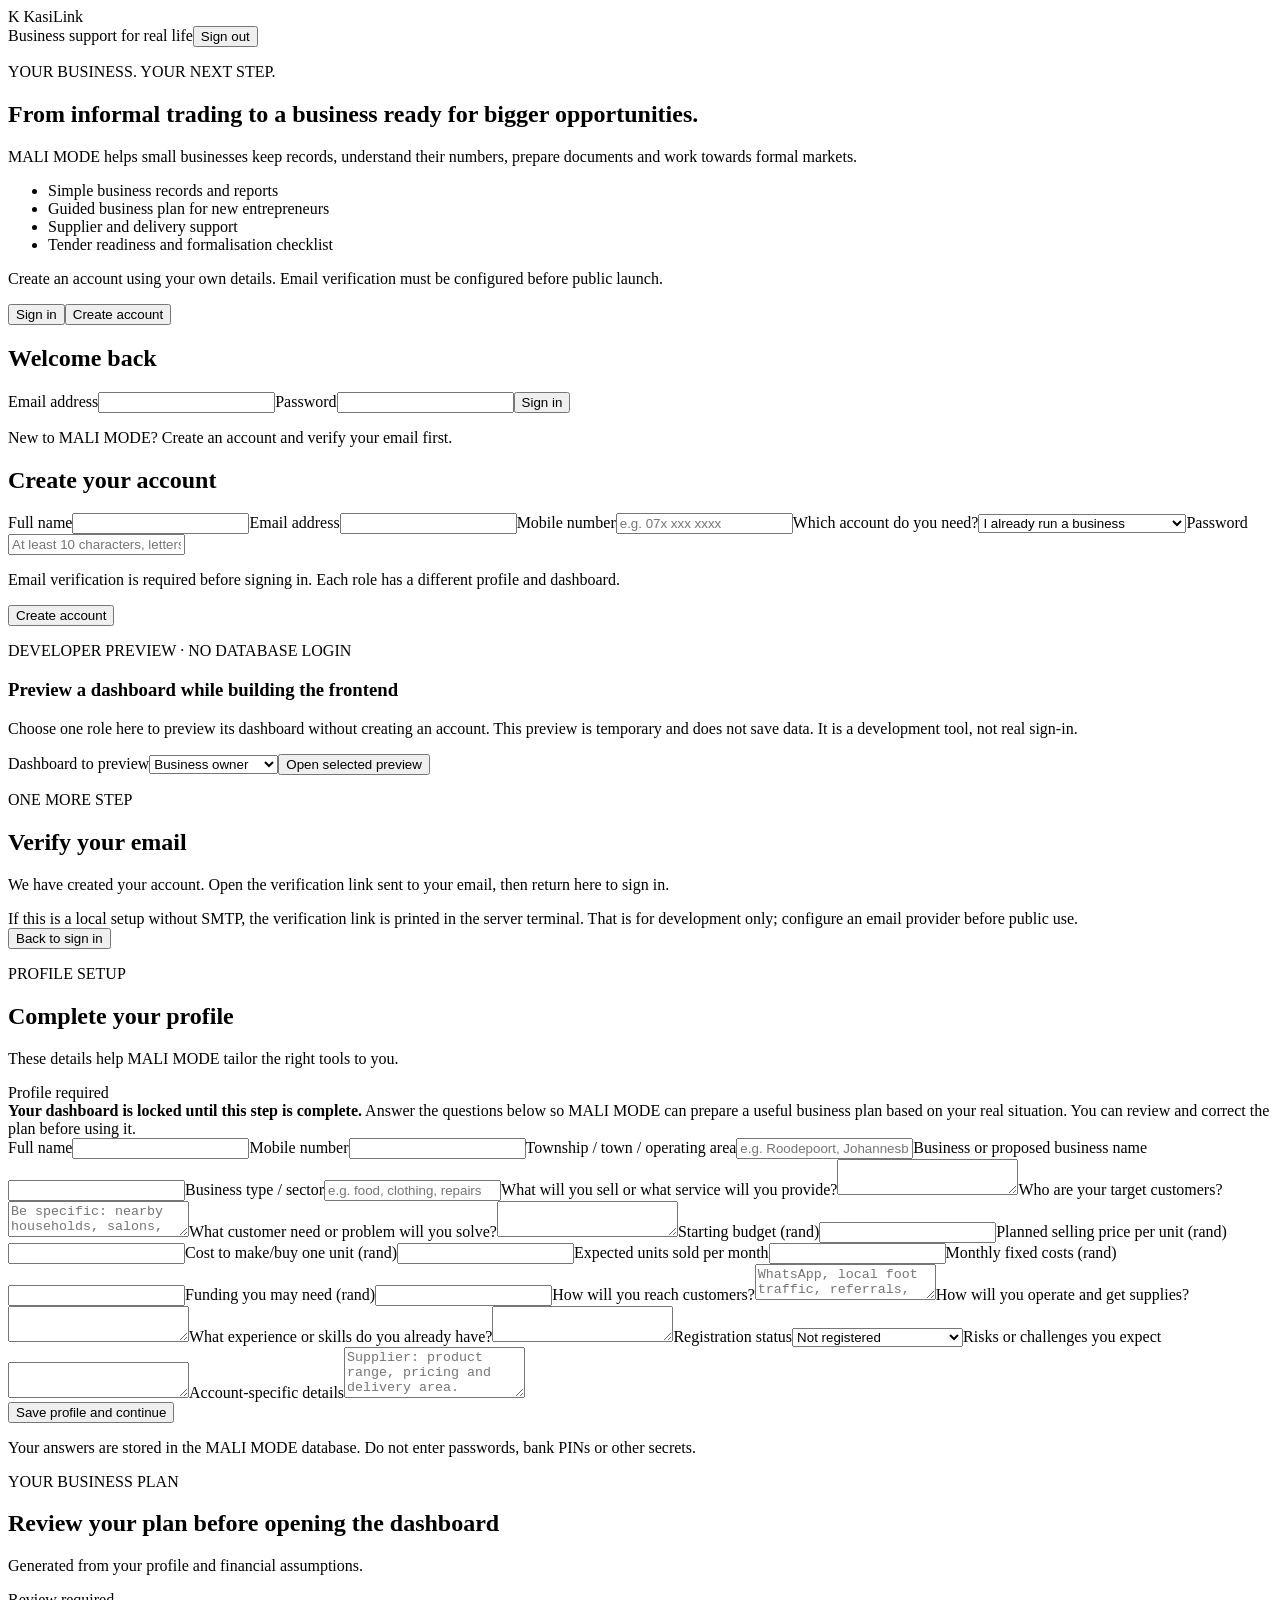
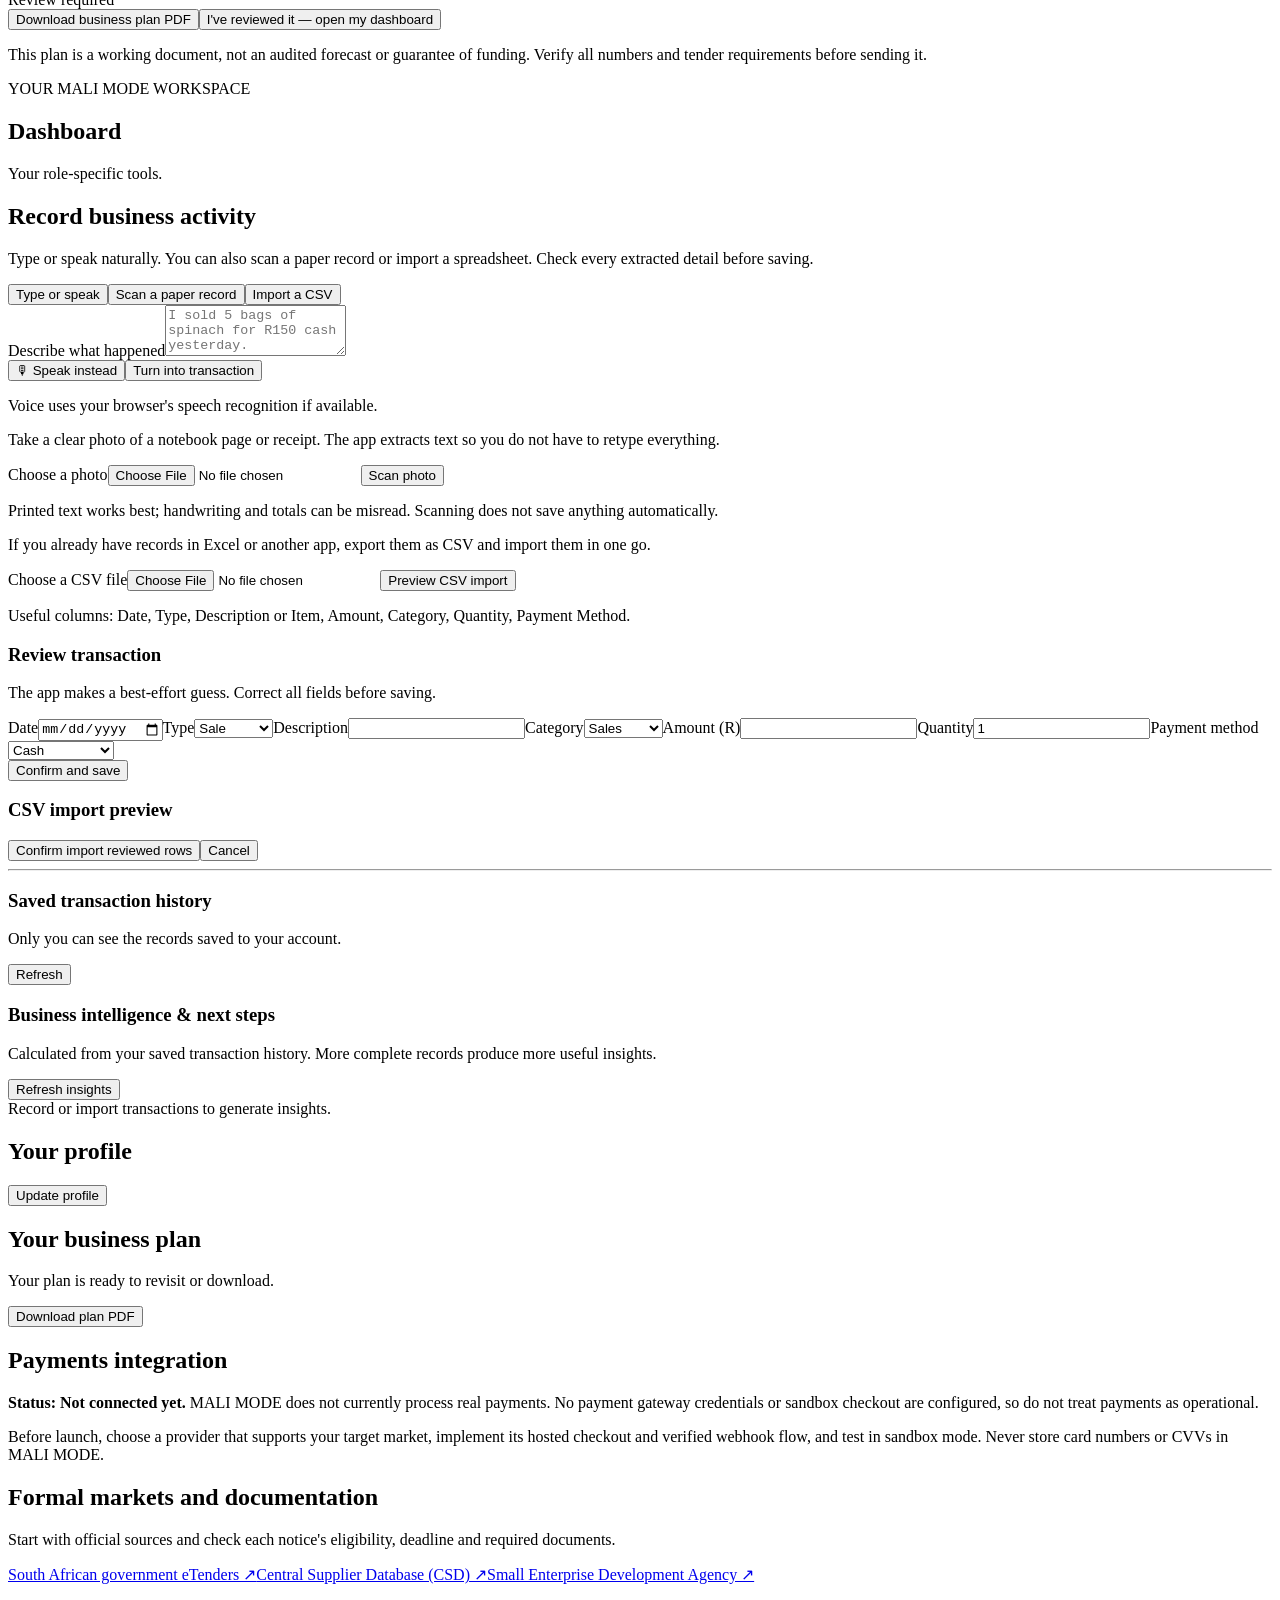
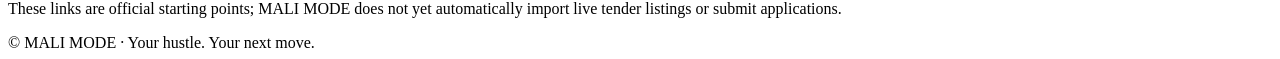
==== index.html @ 2c21323a "Add files via upload" ====
<!doctype html><html lang="en"><head><meta charset="utf-8"><meta name="viewport" content="width=device-width,initial-scale=1"><meta name="theme-color" content="#145b43"><title>MALI MODE — youth business growth platform</title><link rel="stylesheet" href="/static/app.css"></head><body><header class="top"><div class="brand"><span class="mark">K</span> Kasi<span>Link</span></div><div class="top-actions"><span id="session-label" class="muted">Business support for real life</span><button id="logout" class="btn secondary hidden" type="button">Sign out</button></div></header><main class="wrap"><section id="auth-view" class="auth-grid"><div class="intro"><p class="eyebrow">YOUR BUSINESS. YOUR NEXT STEP.</p><h1>From informal trading to a business ready for bigger opportunities.</h1><p>MALI MODE helps small businesses keep records, understand their numbers, prepare documents and work towards formal markets.</p><ul><li>Simple business records and reports</li><li>Guided business plan for new entrepreneurs</li><li>Supplier and delivery support</li><li>Tender readiness and formalisation checklist</li></ul><p class="notice">Create an account using your own details. Email verification must be configured before public launch.</p></div><div class="panel"><div class="tabs"><button class="tab active" data-tab="signin">Sign in</button><button class="tab" data-tab="signup">Create account</button></div><form id="signin-form" class="form"><h2>Welcome back</h2><label>Email address<input name="email" type="email" autocomplete="email" required></label><label>Password<input name="password" type="password" autocomplete="current-password" required></label><button class="btn" type="submit">Sign in</button><p class="small muted">New to MALI MODE? Create an account and verify your email first.</p></form><form id="signup-form" class="form hidden"><h2>Create your account</h2><label>Full name<input name="full_name" required minlength="2" autocomplete="name"></label><label>Email address<input name="email" type="email" required autocomplete="email"></label><label>Mobile number<input name="phone" type="tel" required minlength="7" autocomplete="tel" placeholder="e.g. 07x xxx xxxx"></label><label>Which account do you need?<select name="role" required><option value="business_owner">I already run a business</option><option value="new_entrepreneur">I want to start a business</option><option value="supplier">I supply products to businesses</option><option value="delivery_partner">I deliver orders</option></select></label><label>Password<input name="password" type="password" required minlength="10" autocomplete="new-password" placeholder="At least 10 characters, letters and numbers"></label><p class="small muted">Email verification is required before signing in. Each role has a different profile and dashboard.</p><button class="btn" type="submit">Create account</button></form><div class="panel dev-preview" id="dev-preview-panel"><p class="eyebrow">DEVELOPER PREVIEW · NO DATABASE LOGIN</p><h3>Preview a dashboard while building the frontend</h3><p class="small muted">Choose one role here to preview its dashboard without creating an account. This preview is temporary and does not save data. It is a development tool, not real sign-in.</p><label>Dashboard to preview<select id="preview-role"><option value="business_owner">Business owner</option><option value="new_entrepreneur">New entrepreneur</option><option value="supplier">Supplier</option><option value="delivery_partner">Delivery partner</option></select></label><button class="btn secondary" id="open-preview" type="button">Open selected preview</button></div><div id="auth-message" class="message hidden" role="status"></div></div></section>
<section id="verification-view" class="panel narrow hidden"><p class="eyebrow">ONE MORE STEP</p><h1>Verify your email</h1><p id="verify-copy">We have created your account. Open the verification link sent to your email, then return here to sign in.</p><div class="notice">If this is a local setup without SMTP, the verification link is printed in the server terminal. That is for development only; configure an email provider before public use.</div><button id="back-signin" class="btn secondary" type="button">Back to sign in</button></section>
<section id="profile-view" class="hidden"><div class="section-head"><div><p class="eyebrow" id="profile-eyebrow">PROFILE SETUP</p><h1 id="profile-title">Complete your profile</h1><p id="profile-subtitle">These details help MALI MODE tailor the right tools to you.</p></div><span class="step-pill" id="step-pill">Profile required</span></div><div class="panel"><div id="entrepreneur-intro" class="notice hidden"><strong>Your dashboard is locked until this step is complete.</strong> Answer the questions below so MALI MODE can prepare a useful business plan based on your real situation. You can review and correct the plan before using it.</div><form id="profile-form" class="form-grid"><label>Full name<input name="full_name" required></label><label>Mobile number<input name="phone" required></label><label>Township / town / operating area<input name="location" required placeholder="e.g. Roodepoort, Johannesburg"></label><label>Business or proposed business name<input name="business_name" required></label><label>Business type / sector<input name="business_type" required placeholder="e.g. food, clothing, repairs"></label><label class="wide">What will you sell or what service will you provide?<textarea name="product_service" required rows="2"></textarea></label><label class="wide entrepreneur-only">Who are your target customers?<textarea name="target_customers" required rows="2" placeholder="Be specific: nearby households, salons, spaza shops..."></textarea></label><label class="wide entrepreneur-only">What customer need or problem will you solve?<textarea name="customer_problem" required rows="2"></textarea></label><label class="entrepreneur-only">Starting budget (rand)<input name="starting_budget" type="number" min="0" step="0.01" required></label><label class="entrepreneur-only">Planned selling price per unit (rand)<input name="selling_price" type="number" min="0" step="0.01" required></label><label class="entrepreneur-only">Cost to make/buy one unit (rand)<input name="unit_cost" type="number" min="0" step="0.01" required></label><label class="entrepreneur-only">Expected units sold per month<input name="expected_units_month" type="number" min="0" step="1" required></label><label class="entrepreneur-only">Monthly fixed costs (rand)<input name="monthly_fixed_costs" type="number" min="0" step="0.01" required></label><label class="entrepreneur-only">Funding you may need (rand)<input name="funding_needed" type="number" min="0" step="0.01" required></label><label class="wide entrepreneur-only">How will you reach customers?<textarea name="marketing_plan" required rows="2" placeholder="WhatsApp, local foot traffic, referrals, markets..."></textarea></label><label class="wide entrepreneur-only">How will you operate and get supplies?<textarea name="operations" required rows="2"></textarea></label><label class="wide entrepreneur-only">What experience or skills do you already have?<textarea name="experience" required rows="2"></textarea></label><label class="entrepreneur-only">Registration status<select name="registration_status" required><option value="Not registered">Not registered</option><option value="In process">Registration in progress</option><option value="Registered">Already registered</option><option value="Not sure what is required">Not sure what is required</option></select></label><label class="wide entrepreneur-only">Risks or challenges you expect<textarea name="risks" required rows="2"></textarea></label><label class="wide role-details-label hidden">Account-specific details<textarea name="role_details" rows="3" placeholder="Supplier: product range, pricing and delivery area. Delivery partner: transport type, service area and availability. Existing business: what you sell and how long you have traded."></textarea></label><div class="wide form-actions"><button class="btn" type="submit" id="save-profile">Save profile and continue</button><p class="small muted">Your answers are stored in the MALI MODE database. Do not enter passwords, bank PINs or other secrets.</p></div></form></div></section>
<section id="plan-view" class="hidden"><div class="section-head"><div><p class="eyebrow">YOUR BUSINESS PLAN</p><h1>Review your plan before opening the dashboard</h1><p>Generated from your profile and financial assumptions.</p></div><span class="step-pill">Review required</span></div><div id="plan-content" class="panel"></div><div class="button-row"><button id="download-plan" class="btn" type="button">Download business plan PDF</button><button id="unlock-dashboard" class="btn secondary" type="button">I've reviewed it — open my dashboard</button></div><p class="small muted">This plan is a working document, not an audited forecast or guarantee of funding. Verify all numbers and tender requirements before sending it.</p></section>
<section id="dashboard-view" class="hidden"><div class="section-head"><div><p class="eyebrow">YOUR MALI MODE WORKSPACE</p><h1 id="dashboard-title">Dashboard</h1><p id="dashboard-subtitle">Your role-specific tools.</p></div><span class="step-pill" id="dashboard-role"></span></div><div id="dashboard-cards" class="dash-grid"></div><div id="transaction-workspace" class="panel hidden"><h2>Record business activity</h2><p class="muted">Type or speak naturally. You can also scan a paper record or import a spreadsheet. Check every extracted detail before saving.</p><div class="tabs tx-tabs"><button class="tab active" data-tx-tab="quick">Type or speak</button><button class="tab" data-tx-tab="scan">Scan a paper record</button><button class="tab" data-tx-tab="csv">Import a CSV</button></div><div id="tx-quick" class="tx-pane"><label>Describe what happened<textarea id="tx-natural-text" rows="3" placeholder="I sold 5 bags of spinach for R150 cash yesterday."></textarea></label><div class="button-row tx-actions"><button id="tx-voice" class="btn secondary" type="button">🎙 Speak instead</button><button id="tx-parse" class="btn" type="button">Turn into transaction</button></div><p id="tx-voice-status" class="small muted">Voice uses your browser's speech recognition if available.</p></div><div id="tx-scan" class="tx-pane hidden"><p>Take a clear photo of a notebook page or receipt. The app extracts text so you do not have to retype everything.</p><label>Choose a photo<input id="tx-scan-file" type="file" accept="image/png,image/jpeg,image/webp,image/tiff"></label><button id="tx-scan-btn" class="btn" type="button">Scan photo</button><p class="small muted">Printed text works best; handwriting and totals can be misread. Scanning does not save anything automatically.</p></div><div id="tx-csv" class="tx-pane hidden"><p>If you already have records in Excel or another app, export them as CSV and import them in one go.</p><label>Choose a CSV file<input id="tx-csv-file" type="file" accept=".csv,text/csv"></label><button id="tx-csv-btn" class="btn" type="button">Preview CSV import</button><p class="small muted">Useful columns: Date, Type, Description or Item, Amount, Category, Quantity, Payment Method.</p></div><div id="tx-message" class="message hidden" role="status"></div><div id="tx-draft-area" class="hidden"><h3>Review transaction</h3><p class="small muted">The app makes a best-effort guess. Correct all fields before saving.</p><form id="tx-review-form" class="form-grid"><label>Date<input name="transaction_date" type="date" required></label><label>Type<select name="transaction_type"><option>Sale</option><option>Purchase</option><option>Expense</option><option>Refund</option></select></label><label class="wide">Description<input name="description" required maxlength="240"></label><label>Category<select name="category"><option>Sales</option><option>Stock</option><option>Transport</option><option>Rent</option><option>Utilities</option><option>Wages</option><option>Other</option></select></label><label>Amount (R)<input name="amount" type="number" min="0.01" step="0.01" required></label><label>Quantity<input name="quantity" type="number" min="0.01" step="0.01" value="1" required></label><label>Payment method<select name="payment_method"><option>Cash</option><option>Card</option><option>Bank Transfer</option><option>E-wallet</option><option>Credit</option><option>Other</option></select></label><div class="wide"><button class="btn" type="submit">Confirm and save</button></div></form></div><div id="tx-import-preview" class="hidden"><h3>CSV import preview</h3><p id="tx-import-summary"></p><div id="tx-import-errors" class="small"></div><div id="tx-import-table" class="tx-history"></div><div class="button-row"><button id="tx-import-confirm" class="btn" type="button">Confirm import reviewed rows</button><button id="tx-import-cancel" class="btn secondary" type="button">Cancel</button></div></div><hr><div class="section-head"><div><h3>Saved transaction history</h3><p class="muted small">Only you can see the records saved to your account.</p></div><button id="tx-refresh" class="btn secondary" type="button">Refresh</button></div><div id="tx-summary" class="metric-row"></div><section class="insights-panel"><div class="section-head"><div><h3>Business intelligence & next steps</h3><p class="small muted">Calculated from your saved transaction history. More complete records produce more useful insights.</p></div><button id="insights-refresh" class="btn secondary" type="button">Refresh insights</button></div><div id="insights-summary" class="metric-row"></div><div id="insights-advice" class="insights-list"><div class="empty">Record or import transactions to generate insights.</div></div><p id="insights-method" class="small muted"></p></section><div id="tx-history" class="tx-history"></div></div><div class="panel"><h2>Your profile</h2><div id="profile-summary"></div><button id="edit-profile" class="btn secondary" type="button">Update profile</button></div><div id="plan-dashboard-card" class="panel hidden"><h2>Your business plan</h2><p>Your plan is ready to revisit or download.</p><button id="download-plan-dashboard" class="btn" type="button">Download plan PDF</button></div><div class="panel"><h2>Payments integration</h2><p><strong>Status: Not connected yet.</strong> MALI MODE does not currently process real payments. No payment gateway credentials or sandbox checkout are configured, so do not treat payments as operational.</p><p class="small muted">Before launch, choose a provider that supports your target market, implement its hosted checkout and verified webhook flow, and test in sandbox mode. Never store card numbers or CVVs in MALI MODE.</p></div><div class="panel"><h2>Formal markets and documentation</h2><p>Start with official sources and check each notice's eligibility, deadline and required documents.</p><div class="link-list"><a href="https://www.etenders.gov.za/Home/" target="_blank" rel="noopener">South African government eTenders ↗</a><a href="https://secure.csd.gov.za/" target="_blank" rel="noopener">Central Supplier Database (CSD) ↗</a><a href="https://www.seda.org.za/" target="_blank" rel="noopener">Small Enterprise Development Agency ↗</a></div><p class="small muted">These links are official starting points; MALI MODE does not yet automatically import live tender listings or submit applications.</p></div></section><div id="global-message" class="message hidden" role="status"></div></main><footer>© MALI MODE · Your hustle. Your next move.</footer><script src="/static/app.js" defer></script></body></html>
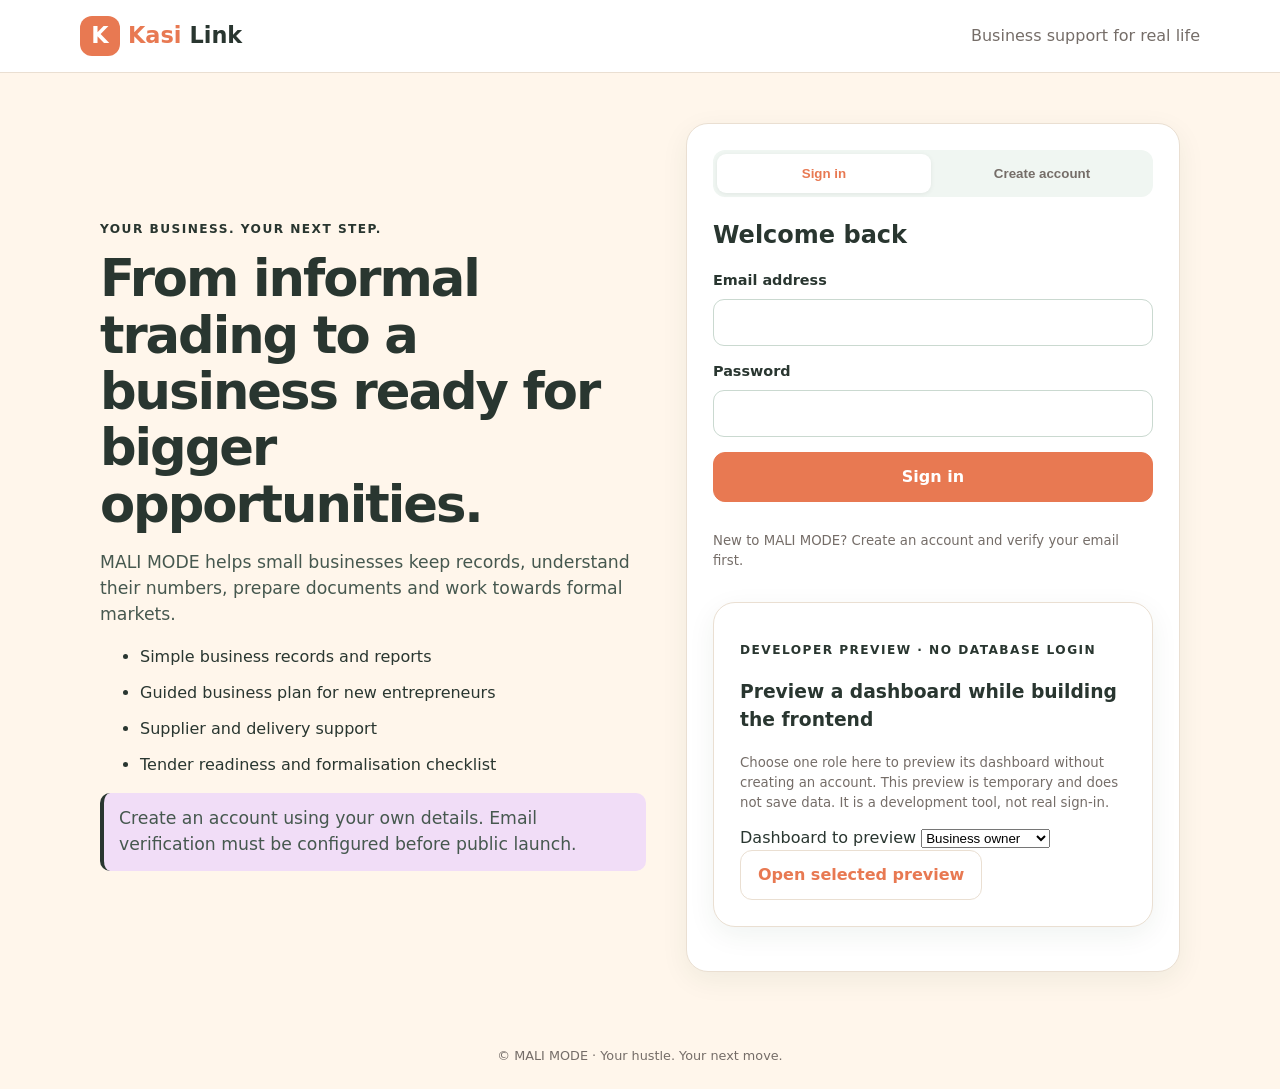
==== commit b63cc55f: "Update frontend colors and styling" ====
--- a/index.html
+++ b/index.html
@@ -1,5 +1,839 @@
-<!doctype html><html lang="en"><head><meta charset="utf-8"><meta name="viewport" content="width=device-width,initial-scale=1"><meta name="theme-color" content="#145b43"><title>MALI MODE — youth business growth platform</title><link rel="stylesheet" href="/static/app.css"></head><body><header class="top"><div class="brand"><span class="mark">K</span> Kasi<span>Link</span></div><div class="top-actions"><span id="session-label" class="muted">Business support for real life</span><button id="logout" class="btn secondary hidden" type="button">Sign out</button></div></header><main class="wrap"><section id="auth-view" class="auth-grid"><div class="intro"><p class="eyebrow">YOUR BUSINESS. YOUR NEXT STEP.</p><h1>From informal trading to a business ready for bigger opportunities.</h1><p>MALI MODE helps small businesses keep records, understand their numbers, prepare documents and work towards formal markets.</p><ul><li>Simple business records and reports</li><li>Guided business plan for new entrepreneurs</li><li>Supplier and delivery support</li><li>Tender readiness and formalisation checklist</li></ul><p class="notice">Create an account using your own details. Email verification must be configured before public launch.</p></div><div class="panel"><div class="tabs"><button class="tab active" data-tab="signin">Sign in</button><button class="tab" data-tab="signup">Create account</button></div><form id="signin-form" class="form"><h2>Welcome back</h2><label>Email address<input name="email" type="email" autocomplete="email" required></label><label>Password<input name="password" type="password" autocomplete="current-password" required></label><button class="btn" type="submit">Sign in</button><p class="small muted">New to MALI MODE? Create an account and verify your email first.</p></form><form id="signup-form" class="form hidden"><h2>Create your account</h2><label>Full name<input name="full_name" required minlength="2" autocomplete="name"></label><label>Email address<input name="email" type="email" required autocomplete="email"></label><label>Mobile number<input name="phone" type="tel" required minlength="7" autocomplete="tel" placeholder="e.g. 07x xxx xxxx"></label><label>Which account do you need?<select name="role" required><option value="business_owner">I already run a business</option><option value="new_entrepreneur">I want to start a business</option><option value="supplier">I supply products to businesses</option><option value="delivery_partner">I deliver orders</option></select></label><label>Password<input name="password" type="password" required minlength="10" autocomplete="new-password" placeholder="At least 10 characters, letters and numbers"></label><p class="small muted">Email verification is required before signing in. Each role has a different profile and dashboard.</p><button class="btn" type="submit">Create account</button></form><div class="panel dev-preview" id="dev-preview-panel"><p class="eyebrow">DEVELOPER PREVIEW · NO DATABASE LOGIN</p><h3>Preview a dashboard while building the frontend</h3><p class="small muted">Choose one role here to preview its dashboard without creating an account. This preview is temporary and does not save data. It is a development tool, not real sign-in.</p><label>Dashboard to preview<select id="preview-role"><option value="business_owner">Business owner</option><option value="new_entrepreneur">New entrepreneur</option><option value="supplier">Supplier</option><option value="delivery_partner">Delivery partner</option></select></label><button class="btn secondary" id="open-preview" type="button">Open selected preview</button></div><div id="auth-message" class="message hidden" role="status"></div></div></section>
-<section id="verification-view" class="panel narrow hidden"><p class="eyebrow">ONE MORE STEP</p><h1>Verify your email</h1><p id="verify-copy">We have created your account. Open the verification link sent to your email, then return here to sign in.</p><div class="notice">If this is a local setup without SMTP, the verification link is printed in the server terminal. That is for development only; configure an email provider before public use.</div><button id="back-signin" class="btn secondary" type="button">Back to sign in</button></section>
-<section id="profile-view" class="hidden"><div class="section-head"><div><p class="eyebrow" id="profile-eyebrow">PROFILE SETUP</p><h1 id="profile-title">Complete your profile</h1><p id="profile-subtitle">These details help MALI MODE tailor the right tools to you.</p></div><span class="step-pill" id="step-pill">Profile required</span></div><div class="panel"><div id="entrepreneur-intro" class="notice hidden"><strong>Your dashboard is locked until this step is complete.</strong> Answer the questions below so MALI MODE can prepare a useful business plan based on your real situation. You can review and correct the plan before using it.</div><form id="profile-form" class="form-grid"><label>Full name<input name="full_name" required></label><label>Mobile number<input name="phone" required></label><label>Township / town / operating area<input name="location" required placeholder="e.g. Roodepoort, Johannesburg"></label><label>Business or proposed business name<input name="business_name" required></label><label>Business type / sector<input name="business_type" required placeholder="e.g. food, clothing, repairs"></label><label class="wide">What will you sell or what service will you provide?<textarea name="product_service" required rows="2"></textarea></label><label class="wide entrepreneur-only">Who are your target customers?<textarea name="target_customers" required rows="2" placeholder="Be specific: nearby households, salons, spaza shops..."></textarea></label><label class="wide entrepreneur-only">What customer need or problem will you solve?<textarea name="customer_problem" required rows="2"></textarea></label><label class="entrepreneur-only">Starting budget (rand)<input name="starting_budget" type="number" min="0" step="0.01" required></label><label class="entrepreneur-only">Planned selling price per unit (rand)<input name="selling_price" type="number" min="0" step="0.01" required></label><label class="entrepreneur-only">Cost to make/buy one unit (rand)<input name="unit_cost" type="number" min="0" step="0.01" required></label><label class="entrepreneur-only">Expected units sold per month<input name="expected_units_month" type="number" min="0" step="1" required></label><label class="entrepreneur-only">Monthly fixed costs (rand)<input name="monthly_fixed_costs" type="number" min="0" step="0.01" required></label><label class="entrepreneur-only">Funding you may need (rand)<input name="funding_needed" type="number" min="0" step="0.01" required></label><label class="wide entrepreneur-only">How will you reach customers?<textarea name="marketing_plan" required rows="2" placeholder="WhatsApp, local foot traffic, referrals, markets..."></textarea></label><label class="wide entrepreneur-only">How will you operate and get supplies?<textarea name="operations" required rows="2"></textarea></label><label class="wide entrepreneur-only">What experience or skills do you already have?<textarea name="experience" required rows="2"></textarea></label><label class="entrepreneur-only">Registration status<select name="registration_status" required><option value="Not registered">Not registered</option><option value="In process">Registration in progress</option><option value="Registered">Already registered</option><option value="Not sure what is required">Not sure what is required</option></select></label><label class="wide entrepreneur-only">Risks or challenges you expect<textarea name="risks" required rows="2"></textarea></label><label class="wide role-details-label hidden">Account-specific details<textarea name="role_details" rows="3" placeholder="Supplier: product range, pricing and delivery area. Delivery partner: transport type, service area and availability. Existing business: what you sell and how long you have traded."></textarea></label><div class="wide form-actions"><button class="btn" type="submit" id="save-profile">Save profile and continue</button><p class="small muted">Your answers are stored in the MALI MODE database. Do not enter passwords, bank PINs or other secrets.</p></div></form></div></section>
-<section id="plan-view" class="hidden"><div class="section-head"><div><p class="eyebrow">YOUR BUSINESS PLAN</p><h1>Review your plan before opening the dashboard</h1><p>Generated from your profile and financial assumptions.</p></div><span class="step-pill">Review required</span></div><div id="plan-content" class="panel"></div><div class="button-row"><button id="download-plan" class="btn" type="button">Download business plan PDF</button><button id="unlock-dashboard" class="btn secondary" type="button">I've reviewed it — open my dashboard</button></div><p class="small muted">This plan is a working document, not an audited forecast or guarantee of funding. Verify all numbers and tender requirements before sending it.</p></section>
-<section id="dashboard-view" class="hidden"><div class="section-head"><div><p class="eyebrow">YOUR MALI MODE WORKSPACE</p><h1 id="dashboard-title">Dashboard</h1><p id="dashboard-subtitle">Your role-specific tools.</p></div><span class="step-pill" id="dashboard-role"></span></div><div id="dashboard-cards" class="dash-grid"></div><div id="transaction-workspace" class="panel hidden"><h2>Record business activity</h2><p class="muted">Type or speak naturally. You can also scan a paper record or import a spreadsheet. Check every extracted detail before saving.</p><div class="tabs tx-tabs"><button class="tab active" data-tx-tab="quick">Type or speak</button><button class="tab" data-tx-tab="scan">Scan a paper record</button><button class="tab" data-tx-tab="csv">Import a CSV</button></div><div id="tx-quick" class="tx-pane"><label>Describe what happened<textarea id="tx-natural-text" rows="3" placeholder="I sold 5 bags of spinach for R150 cash yesterday."></textarea></label><div class="button-row tx-actions"><button id="tx-voice" class="btn secondary" type="button">🎙 Speak instead</button><button id="tx-parse" class="btn" type="button">Turn into transaction</button></div><p id="tx-voice-status" class="small muted">Voice uses your browser's speech recognition if available.</p></div><div id="tx-scan" class="tx-pane hidden"><p>Take a clear photo of a notebook page or receipt. The app extracts text so you do not have to retype everything.</p><label>Choose a photo<input id="tx-scan-file" type="file" accept="image/png,image/jpeg,image/webp,image/tiff"></label><button id="tx-scan-btn" class="btn" type="button">Scan photo</button><p class="small muted">Printed text works best; handwriting and totals can be misread. Scanning does not save anything automatically.</p></div><div id="tx-csv" class="tx-pane hidden"><p>If you already have records in Excel or another app, export them as CSV and import them in one go.</p><label>Choose a CSV file<input id="tx-csv-file" type="file" accept=".csv,text/csv"></label><button id="tx-csv-btn" class="btn" type="button">Preview CSV import</button><p class="small muted">Useful columns: Date, Type, Description or Item, Amount, Category, Quantity, Payment Method.</p></div><div id="tx-message" class="message hidden" role="status"></div><div id="tx-draft-area" class="hidden"><h3>Review transaction</h3><p class="small muted">The app makes a best-effort guess. Correct all fields before saving.</p><form id="tx-review-form" class="form-grid"><label>Date<input name="transaction_date" type="date" required></label><label>Type<select name="transaction_type"><option>Sale</option><option>Purchase</option><option>Expense</option><option>Refund</option></select></label><label class="wide">Description<input name="description" required maxlength="240"></label><label>Category<select name="category"><option>Sales</option><option>Stock</option><option>Transport</option><option>Rent</option><option>Utilities</option><option>Wages</option><option>Other</option></select></label><label>Amount (R)<input name="amount" type="number" min="0.01" step="0.01" required></label><label>Quantity<input name="quantity" type="number" min="0.01" step="0.01" value="1" required></label><label>Payment method<select name="payment_method"><option>Cash</option><option>Card</option><option>Bank Transfer</option><option>E-wallet</option><option>Credit</option><option>Other</option></select></label><div class="wide"><button class="btn" type="submit">Confirm and save</button></div></form></div><div id="tx-import-preview" class="hidden"><h3>CSV import preview</h3><p id="tx-import-summary"></p><div id="tx-import-errors" class="small"></div><div id="tx-import-table" class="tx-history"></div><div class="button-row"><button id="tx-import-confirm" class="btn" type="button">Confirm import reviewed rows</button><button id="tx-import-cancel" class="btn secondary" type="button">Cancel</button></div></div><hr><div class="section-head"><div><h3>Saved transaction history</h3><p class="muted small">Only you can see the records saved to your account.</p></div><button id="tx-refresh" class="btn secondary" type="button">Refresh</button></div><div id="tx-summary" class="metric-row"></div><section class="insights-panel"><div class="section-head"><div><h3>Business intelligence & next steps</h3><p class="small muted">Calculated from your saved transaction history. More complete records produce more useful insights.</p></div><button id="insights-refresh" class="btn secondary" type="button">Refresh insights</button></div><div id="insights-summary" class="metric-row"></div><div id="insights-advice" class="insights-list"><div class="empty">Record or import transactions to generate insights.</div></div><p id="insights-method" class="small muted"></p></section><div id="tx-history" class="tx-history"></div></div><div class="panel"><h2>Your profile</h2><div id="profile-summary"></div><button id="edit-profile" class="btn secondary" type="button">Update profile</button></div><div id="plan-dashboard-card" class="panel hidden"><h2>Your business plan</h2><p>Your plan is ready to revisit or download.</p><button id="download-plan-dashboard" class="btn" type="button">Download plan PDF</button></div><div class="panel"><h2>Payments integration</h2><p><strong>Status: Not connected yet.</strong> MALI MODE does not currently process real payments. No payment gateway credentials or sandbox checkout are configured, so do not treat payments as operational.</p><p class="small muted">Before launch, choose a provider that supports your target market, implement its hosted checkout and verified webhook flow, and test in sandbox mode. Never store card numbers or CVVs in MALI MODE.</p></div><div class="panel"><h2>Formal markets and documentation</h2><p>Start with official sources and check each notice's eligibility, deadline and required documents.</p><div class="link-list"><a href="https://www.etenders.gov.za/Home/" target="_blank" rel="noopener">South African government eTenders ↗</a><a href="https://secure.csd.gov.za/" target="_blank" rel="noopener">Central Supplier Database (CSD) ↗</a><a href="https://www.seda.org.za/" target="_blank" rel="noopener">Small Enterprise Development Agency ↗</a></div><p class="small muted">These links are official starting points; MALI MODE does not yet automatically import live tender listings or submit applications.</p></div></section><div id="global-message" class="message hidden" role="status"></div></main><footer>© MALI MODE · Your hustle. Your next move.</footer><script src="/static/app.js" defer></script></body></html>
+<!DOCTYPE html>
+<html lang="en">
+<head>
+    <meta charset="utf-8">
+    <meta name="viewport" content="width=device-width, initial-scale=1">
+    <meta name="theme-color" content="#145b43">
+    <title>MALI MODE — youth business growth platform</title>
+    <link href="app.css" rel="stylesheet">
+</head>
+<body>
+    <header class="top">
+        <div class="brand">
+            <span class="mark">K</span>
+            Kasi
+            <span>Link</span>
+        </div>
+
+        <div class="top-actions">
+            <span class="muted" id="session-label">
+                Business support for real life
+            </span>
+
+            <button class="btn secondary hidden" id="logout" type="button">
+                Sign out
+            </button>
+        </div>
+    </header>
+
+    <main class="wrap">
+        <section class="auth-grid" id="auth-view">
+            <div class="intro">
+                <p class="eyebrow">YOUR BUSINESS. YOUR NEXT STEP.</p>
+
+                <h1>
+                    From informal trading to a business ready for bigger opportunities.
+                </h1>
+
+                <p>
+                    MALI MODE helps small businesses keep records, understand their numbers,
+                    prepare documents and work towards formal markets.
+                </p>
+
+                <ul>
+                    <li>Simple business records and reports</li>
+                    <li>Guided business plan for new entrepreneurs</li>
+                    <li>Supplier and delivery support</li>
+                    <li>Tender readiness and formalisation checklist</li>
+                </ul>
+
+                <p class="notice">
+                    Create an account using your own details. Email verification must be
+                    configured before public launch.
+                </p>
+            </div>
+
+            <div class="panel">
+                <div class="tabs">
+                    <button class="tab active" data-tab="signin">
+                        Sign in
+                    </button>
+
+                    <button class="tab" data-tab="signup">
+                        Create account
+                    </button>
+                </div>
+
+                <form class="form" id="signin-form">
+                    <h2>Welcome back</h2>
+
+                    <label>
+                        Email address
+                        <input
+                            autocomplete="email"
+                            name="email"
+                            required
+                            type="email"
+                        >
+                    </label>
+
+                    <label>
+                        Password
+                        <input
+                            autocomplete="current-password"
+                            name="password"
+                            required
+                            type="password"
+                        >
+                    </label>
+
+                    <button class="btn" type="submit">
+                        Sign in
+                    </button>
+
+                    <p class="small muted">
+                        New to MALI MODE? Create an account and verify your email first.
+                    </p>
+                </form>
+
+                <form class="form hidden" id="signup-form">
+                    <h2>Create your account</h2>
+
+                    <label>
+                        Full name
+                        <input
+                            autocomplete="name"
+                            minlength="2"
+                            name="full_name"
+                            required
+                        >
+                    </label>
+
+                    <label>
+                        Email address
+                        <input
+                            autocomplete="email"
+                            name="email"
+                            required
+                            type="email"
+                        >
+                    </label>
+
+                    <label>
+                        Mobile number
+                        <input
+                            autocomplete="tel"
+                            minlength="7"
+                            name="phone"
+                            placeholder="e.g. 07x xxx xxxx"
+                            required
+                            type="tel"
+                        >
+                    </label>
+
+                    <label>
+                        Which account do you need?
+                        <select name="role" required>
+                            <option value="business_owner">
+                                I already run a business
+                            </option>
+                            <option value="new_entrepreneur">
+                                I want to start a business
+                            </option>
+                            <option value="supplier">
+                                I supply products to businesses
+                            </option>
+                            <option value="delivery_partner">
+                                I deliver orders
+                            </option>
+                        </select>
+                    </label>
+
+                    <label>
+                        Password
+                        <input
+                            autocomplete="new-password"
+                            minlength="10"
+                            name="password"
+                            placeholder="At least 10 characters, letters and numbers"
+                            required
+                            type="password"
+                        >
+                    </label>
+
+                    <p class="small muted">
+                        Email verification is required before signing in. Each role has
+                        a different profile and dashboard.
+                    </p>
+
+                    <button class="btn" type="submit">
+                        Create account
+                    </button>
+                </form>
+
+                <div class="panel dev-preview" id="dev-preview-panel">
+                    <p class="eyebrow">
+                        DEVELOPER PREVIEW · NO DATABASE LOGIN
+                    </p>
+
+                    <h3>Preview a dashboard while building the frontend</h3>
+
+                    <p class="small muted">
+                        Choose one role here to preview its dashboard without creating
+                        an account. This preview is temporary and does not save data.
+                        It is a development tool, not real sign-in.
+                    </p>
+
+                    <label>
+                        Dashboard to preview
+                        <select id="preview-role">
+                            <option value="business_owner">Business owner</option>
+                            <option value="new_entrepreneur">New entrepreneur</option>
+                            <option value="supplier">Supplier</option>
+                            <option value="delivery_partner">Delivery partner</option>
+                        </select>
+                    </label>
+
+                    <button
+                        class="btn secondary"
+                        id="open-preview"
+                        type="button"
+                    >
+                        Open selected preview
+                    </button>
+                </div>
+
+                <div class="message hidden" id="auth-message" role="status"></div>
+            </div>
+        </section>
+
+        <section class="panel narrow hidden" id="verification-view">
+            <p class="eyebrow">ONE MORE STEP</p>
+
+            <h1>Verify your email</h1>
+
+            <p id="verify-copy">
+                We have created your account. Open the verification link sent to your
+                email, then return here to sign in.
+            </p>
+
+            <div class="notice">
+                If this is a local setup without SMTP, the verification link is printed
+                in the server terminal. That is for development only; configure an email
+                provider before public use.
+            </div>
+
+            <button class="btn secondary" id="back-signin" type="button">
+                Back to sign in
+            </button>
+        </section>
+
+        <section class="hidden" id="profile-view">
+            <div class="section-head">
+                <div>
+                    <p class="eyebrow" id="profile-eyebrow">PROFILE SETUP</p>
+
+                    <h1 id="profile-title">Complete your profile</h1>
+
+                    <p id="profile-subtitle">
+                        These details help MALI MODE tailor the right tools to you.
+                    </p>
+                </div>
+
+                <span class="step-pill" id="step-pill">
+                    Profile required
+                </span>
+            </div>
+
+            <div class="panel">
+                <div class="notice hidden" id="entrepreneur-intro">
+                    <strong>
+                        Your dashboard is locked until this step is complete.
+                    </strong>
+
+                    Answer the questions below so MALI MODE can prepare a useful business
+                    plan based on your real situation. You can review and correct the
+                    plan before using it.
+                </div>
+
+                <form class="form-grid" id="profile-form">
+                    <label>
+                        Full name
+                        <input name="full_name" required>
+                    </label>
+
+                    <label>
+                        Mobile number
+                        <input name="phone" required>
+                    </label>
+
+                    <label>
+                        Township / town / operating area
+                        <input
+                            name="location"
+                            placeholder="e.g. Roodepoort, Johannesburg"
+                            required
+                        >
+                    </label>
+
+                    <label>
+                        Business or proposed business name
+                        <input name="business_name" required>
+                    </label>
+
+                    <label>
+                        Business type / sector
+                        <input
+                            name="business_type"
+                            placeholder="e.g. food, clothing, repairs"
+                            required
+                        >
+                    </label>
+
+                    <label class="wide">
+                        What will you sell or what service will you provide?
+                        <textarea name="product_service" required rows="2"></textarea>
+                    </label>
+
+                    <label class="wide entrepreneur-only">
+                        Who are your target customers?
+                        <textarea
+                            name="target_customers"
+                            placeholder="Be specific: nearby households, salons, spaza shops..."
+                            required
+                            rows="2"
+                        ></textarea>
+                    </label>
+
+                    <label class="wide entrepreneur-only">
+                        What customer need or problem will you solve?
+                        <textarea name="customer_problem" required rows="2"></textarea>
+                    </label>
+
+                    <label class="entrepreneur-only">
+                        Starting budget (rand)
+                        <input
+                            min="0"
+                            name="starting_budget"
+                            required
+                            step="0.01"
+                            type="number"
+                        >
+                    </label>
+
+                    <label class="entrepreneur-only">
+                        Planned selling price per unit (rand)
+                        <input
+                            min="0"
+                            name="selling_price"
+                            required
+                            step="0.01"
+                            type="number"
+                        >
+                    </label>
+
+                    <label class="entrepreneur-only">
+                        Cost to make/buy one unit (rand)
+                        <input
+                            min="0"
+                            name="unit_cost"
+                            required
+                            step="0.01"
+                            type="number"
+                        >
+                    </label>
+
+                    <label class="entrepreneur-only">
+                        Expected units sold per month
+                        <input
+                            min="0"
+                            name="expected_units_month"
+                            required
+                            step="1"
+                            type="number"
+                        >
+                    </label>
+
+                    <label class="entrepreneur-only">
+                        Monthly fixed costs (rand)
+                        <input
+                            min="0"
+                            name="monthly_fixed_costs"
+                            required
+                            step="0.01"
+                            type="number"
+                        >
+                    </label>
+
+                    <label class="entrepreneur-only">
+                        Funding you may need (rand)
+                        <input
+                            min="0"
+                            name="funding_needed"
+                            required
+                            step="0.01"
+                            type="number"
+                        >
+                    </label>
+
+                    <label class="wide entrepreneur-only">
+                        How will you reach customers?
+                        <textarea
+                            name="marketing_plan"
+                            placeholder="WhatsApp, local foot traffic, referrals, markets..."
+                            required
+                            rows="2"
+                        ></textarea>
+                    </label>
+
+                    <label class="wide entrepreneur-only">
+                        How will you operate and get supplies?
+                        <textarea name="operations" required rows="2"></textarea>
+                    </label>
+
+                    <label class="wide entrepreneur-only">
+                        What experience or skills do you already have?
+                        <textarea name="experience" required rows="2"></textarea>
+                    </label>
+
+                    <label class="entrepreneur-only">
+                        Registration status
+                        <select name="registration_status" required>
+                            <option value="Not registered">Not registered</option>
+                            <option value="In process">Registration in progress</option>
+                            <option value="Registered">Already registered</option>
+                            <option value="Not sure what is required">
+                                Not sure what is required
+                            </option>
+                        </select>
+                    </label>
+
+                    <label class="wide entrepreneur-only">
+                        Risks or challenges you expect
+                        <textarea name="risks" required rows="2"></textarea>
+                    </label>
+
+                    <label class="wide role-details-label hidden">
+                        Account-specific details
+                        <textarea
+                            name="role_details"
+                            rows="3"
+                            placeholder="Supplier: product range, pricing and delivery area. Delivery partner: transport type, service area and availability. Existing business: what you sell and how long you have traded."
+                        ></textarea>
+                    </label>
+
+                    <div class="wide form-actions">
+                        <button class="btn" type="submit" id="save-profile">
+                            Save profile and continue
+                        </button>
+
+                        <p class="small muted">
+                            Your answers are stored in the MALI MODE database. Do not
+                            enter passwords, bank PINs or other secrets.
+                        </p>
+                    </div>
+                </form>
+            </div>
+        </section>
+
+        <section class="hidden" id="plan-view">
+            <div class="section-head">
+                <div>
+                    <p class="eyebrow">YOUR BUSINESS PLAN</p>
+
+                    <h1>Review your plan before opening the dashboard</h1>
+
+                    <p>Generated from your profile and financial assumptions.</p>
+                </div>
+
+                <span class="step-pill">Review required</span>
+            </div>
+
+            <div class="panel" id="plan-content"></div>
+
+            <div class="button-row">
+                <button class="btn" id="download-plan" type="button">
+                    Download business plan PDF
+                </button>
+
+                <button class="btn secondary" id="unlock-dashboard" type="button">
+                    I've reviewed it — open my dashboard
+                </button>
+            </div>
+
+            <p class="small muted">
+                This plan is a working document, not an audited forecast or guarantee
+                of funding. Verify all numbers and tender requirements before sending it.
+            </p>
+        </section>
+
+        <section class="hidden" id="dashboard-view">
+            <div class="section-head">
+                <div>
+                    <p class="eyebrow">YOUR MALI MODE WORKSPACE</p>
+
+                    <h1 id="dashboard-title">Dashboard</h1>
+
+                    <p id="dashboard-subtitle">Your role-specific tools.</p>
+                </div>
+
+                <span class="step-pill" id="dashboard-role"></span>
+            </div>
+
+            <div class="dash-grid" id="dashboard-cards"></div>
+
+            <div class="panel hidden" id="transaction-workspace">
+                <h2>Record business activity</h2>
+
+                <p class="muted">
+                    Type or speak naturally. You can also scan a paper record or import
+                    a spreadsheet. Check every extracted detail before saving.
+                </p>
+
+                <div class="tabs tx-tabs">
+                    <button class="tab active" data-tx-tab="quick">
+                        Type or speak
+                    </button>
+
+                    <button class="tab" data-tx-tab="scan">
+                        Scan a paper record
+                    </button>
+
+                    <button class="tab" data-tx-tab="csv">
+                        Import a CSV
+                    </button>
+                </div>
+
+                <div class="tx-pane" id="tx-quick">
+                    <label>
+                        Describe what happened
+                        <textarea
+                            id="tx-natural-text"
+                            placeholder="I sold 5 bags of spinach for R150 cash yesterday."
+                            rows="3"
+                        ></textarea>
+                    </label>
+
+                    <div class="button-row tx-actions">
+                        <button
+                            class="btn secondary"
+                            id="tx-voice"
+                            type="button"
+                        >
+                            🎙 Speak instead
+                        </button>
+
+                        <button class="btn" id="tx-parse" type="button">
+                            Turn into transaction
+                        </button>
+                    </div>
+
+                    <p class="small muted" id="tx-voice-status">
+                        Voice uses your browser's speech recognition if available.
+                    </p>
+                </div>
+
+                <div class="tx-pane hidden" id="tx-scan">
+                    <p>
+                        Take a clear photo of a notebook page or receipt. The app extracts
+                        text so you do not have to retype everything.
+                    </p>
+
+                    <label>
+                        Choose a photo
+                        <input
+                            accept="image/png,image/jpeg,image/webp,image/tiff"
+                            id="tx-scan-file"
+                            type="file"
+                        >
+                    </label>
+
+                    <button class="btn" id="tx-scan-btn" type="button">
+                        Scan photo
+                    </button>
+
+                    <p class="small muted">
+                        Printed text works best; handwriting and totals can be misread.
+                        Scanning does not save anything automatically.
+                    </p>
+                </div>
+
+                <div class="tx-pane hidden" id="tx-csv">
+                    <p>
+                        If you already have records in Excel or another app, export them
+                        as CSV and import them in one go.
+                    </p>
+
+                    <label>
+                        Choose a CSV file
+                        <input
+                            accept=".csv,text/csv"
+                            id="tx-csv-file"
+                            type="file"
+                        >
+                    </label>
+
+                    <button class="btn" id="tx-csv-btn" type="button">
+                        Preview CSV import
+                    </button>
+
+                    <p class="small muted">
+                        Useful columns: Date, Type, Description or Item, Amount,
+                        Category, Quantity, Payment Method.
+                    </p>
+                </div>
+
+                <div class="message hidden" id="tx-message" role="status"></div>
+
+                <div class="hidden" id="tx-draft-area">
+                    <h3>Review transaction</h3>
+
+                    <p class="small muted">
+                        The app makes a best-effort guess. Correct all fields before saving.
+                    </p>
+
+                    <form class="form-grid" id="tx-review-form">
+                        <label>
+                            Date
+                            <input name="transaction_date" required type="date">
+                        </label>
+
+                        <label>
+                            Type
+                            <select name="transaction_type">
+                                <option>Sale</option>
+                                <option>Purchase</option>
+                                <option>Expense</option>
+                                <option>Refund</option>
+                            </select>
+                        </label>
+
+                        <label class="wide">
+                            Description
+                            <input maxlength="240" name="description" required>
+                        </label>
+
+                        <label>
+                            Category
+                            <select name="category">
+                                <option>Sales</option>
+                                <option>Stock</option>
+                                <option>Transport</option>
+                                <option>Rent</option>
+                                <option>Utilities</option>
+                                <option>Wages</option>
+                                <option>Other</option>
+                            </select>
+                        </label>
+
+                        <label>
+                            Amount (R)
+                            <input
+                                min="0.01"
+                                name="amount"
+                                required
+                                step="0.01"
+                                type="number"
+                            >
+                        </label>
+
+                        <label>
+                            Quantity
+                            <input
+                                min="0.01"
+                                name="quantity"
+                                required
+                                step="0.01"
+                                type="number"
+                                value="1"
+                            >
+                        </label>
+
+                        <label>
+                            Payment method
+                            <select name="payment_method">
+                                <option>Cash</option>
+                                <option>Card</option>
+                                <option>Bank Transfer</option>
+                                <option>E-wallet</option>
+                                <option>Credit</option>
+                                <option>Other</option>
+                            </select>
+                        </label>
+
+                        <div class="wide">
+                            <button class="btn" type="submit">
+                                Confirm and save
+                            </button>
+                        </div>
+                    </form>
+                </div>
+
+                <div class="hidden" id="tx-import-preview">
+                    <h3>CSV import preview</h3>
+
+                    <p id="tx-import-summary"></p>
+
+                    <div class="small" id="tx-import-errors"></div>
+
+                    <div class="tx-history" id="tx-import-table"></div>
+
+                    <div class="button-row">
+                        <button
+                            class="btn"
+                            id="tx-import-confirm"
+                            type="button"
+                        >
+                            Confirm import reviewed rows
+                        </button>
+
+                        <button
+                            class="btn secondary"
+                            id="tx-import-cancel"
+                            type="button"
+                        >
+                            Cancel
+                        </button>
+                    </div>
+                </div>
+
+                <hr>
+
+                <div class="section-head">
+                    <div>
+                        <h3>Saved transaction history</h3>
+
+                        <p class="muted small">
+                            Only you can see the records saved to your account.
+                        </p>
+                    </div>
+
+                    <button class="btn secondary" id="tx-refresh" type="button">
+                        Refresh
+                    </button>
+                </div>
+
+                <div class="metric-row" id="tx-summary"></div>
+
+                <section class="insights-panel">
+                    <div class="section-head">
+                        <div>
+                            <h3>Business intelligence &amp; next steps</h3>
+
+                            <p class="small muted">
+                                Calculated from your saved transaction history. More
+                                complete records produce more useful insights.
+                            </p>
+                        </div>
+
+                        <button
+                            class="btn secondary"
+                            id="insights-refresh"
+                            type="button"
+                        >
+                            Refresh insights
+                        </button>
+                    </div>
+
+                    <div class="metric-row" id="insights-summary"></div>
+
+                    <div class="insights-list" id="insights-advice">
+                        <div class="empty">
+                            Record or import transactions to generate insights.
+                        </div>
+                    </div>
+
+                    <p class="small muted" id="insights-method"></p>
+                </section>
+
+                <div class="tx-history" id="tx-history"></div>
+            </div>
+
+            <div class="panel">
+                <h2>Your profile</h2>
+
+                <div id="profile-summary"></div>
+
+                <button class="btn secondary" id="edit-profile" type="button">
+                    Update profile
+                </button>
+            </div>
+
+            <div class="panel hidden" id="plan-dashboard-card">
+                <h2>Your business plan</h2>
+
+                <p>Your plan is ready to revisit or download.</p>
+
+                <button class="btn" id="download-plan-dashboard" type="button">
+                    Download plan PDF
+                </button>
+            </div>
+
+            <div class="panel">
+                <h2>Payments integration</h2>
+
+                <p>
+                    <strong>Status: Not connected yet.</strong>
+                    MALI MODE does not currently process real payments. No payment
+                    gateway credentials or sandbox checkout are configured, so do not
+                    treat payments as operational.
+                </p>
+
+                <p class="small muted">
+                    Before launch, choose a provider that supports your target market,
+                    implement its hosted checkout and verified webhook flow, and test
+                    in sandbox mode. Never store card numbers or CVVs in MALI MODE.
+                </p>
+            </div>
+
+            <div class="panel">
+                <h2>Formal markets and documentation</h2>
+
+                <p>
+                    Start with official sources and check each notice's eligibility,
+                    deadline and required documents.
+                </p>
+
+                <div class="link-list">
+                    <a
+                        href="https://www.etenders.gov.za/Home/"
+                        target="_blank"
+                        rel="noopener"
+                    >
+                        South African government eTenders ↗
+                    </a>
+
+                    <a
+                        href="https://secure.csd.gov.za/"
+                        target="_blank"
+                        rel="noopener"
+                    >
+                        Central Supplier Database (CSD) ↗
+                    </a>
+
+                    <a
+                        href="https://www.seda.org.za/"
+                        target="_blank"
+                        rel="noopener"
+                    >
+                        Small Enterprise Development Agency ↗
+                    </a>
+                </div>
+
+                <p class="small muted">
+                    These links are official starting points; MALI MODE does not yet
+                    automatically import live tender listings or submit applications.
+                </p>
+            </div>
+        </section>
+
+        <div class="message hidden" id="global-message" role="status"></div>
+    </main>
+
+    <footer>
+        © MALI MODE · Your hustle. Your next move.
+    </footer>
+
+    <script defer src="/static/app.js"></script>
+</body>
+</html>
--- a/app.css
+++ b/app.css
@@ -0,0 +1,563 @@
+
+:root {
+    --green: #E87952;
+    --green2: #293630;
+    --mint: #F1DDF7;
+    --ink: #293630;
+    --muted: #756D68;
+    --line: #EADFD2;
+    --paper: #FFFFFF;
+    --bg: #FFF6EB;
+    --red: #C53D4B;
+}
+
+* {
+    box-sizing: border-box;
+}
+
+body {
+    margin: 0;
+    background: var(--bg);
+    color: var(--ink);
+    font-family: Inter, system-ui, -apple-system, Segoe UI, Roboto, sans-serif;
+    line-height: 1.5;
+}
+
+.top {
+    display: flex;
+    align-items: center;
+    justify-content: space-between;
+    gap: 16px;
+    padding: 16px max(20px, calc((100vw - 1120px) / 2));
+    background: #fff;
+    border-bottom: 1px solid var(--line);
+    position: sticky;
+    top: 0;
+    z-index: 5;
+}
+
+.brand {
+    font-weight: 850;
+    font-size: 1.4rem;
+    color: var(--green);
+    display: flex;
+    align-items: center;
+    gap: 8px;
+}
+
+.brand span:last-child {
+    color: var(--green2);
+}
+
+.mark {
+    display: grid;
+    place-items: center;
+    width: 40px;
+    height: 40px;
+    background: var(--green);
+    color: #fff;
+    border-radius: 12px;
+}
+
+.top-actions {
+    display: flex;
+    align-items: center;
+    gap: 14px;
+}
+
+.wrap {
+    max-width: 1120px;
+    margin: 32px auto;
+    padding: 0 20px;
+    min-height: 75vh;
+}
+
+.auth-grid {
+    display: grid;
+    grid-template-columns: 1.05fr .95fr;
+    gap: 40px;
+    align-items: center;
+}
+
+.intro h1 {
+    font-size: clamp(2rem, 4vw, 3.2rem);
+    line-height: 1.1;
+    letter-spacing: -.04em;
+    margin: 8px 0 18px;
+}
+
+.intro > p:not(.eyebrow) {
+    font-size: 1.08rem;
+    color: #46584f;
+}
+
+.intro li {
+    margin: 12px 0;
+}
+
+.eyebrow {
+    font-size: .76rem;
+    letter-spacing: .12em;
+    font-weight: 800;
+    color: var(--green2);
+}
+
+.panel {
+    background: var(--paper);
+    border: 1px solid var(--line);
+    border-radius: 22px;
+    padding: 26px;
+    margin: 18px 0;
+    box-shadow: 0 8px 28px #173c2410;
+}
+
+.narrow {
+    max-width: 650px;
+    margin-left: auto;
+    margin-right: auto;
+}
+
+.tabs {
+    display: flex;
+    background: #f0f6f2;
+    border-radius: 12px;
+    padding: 4px;
+    gap: 4px;
+}
+
+.tab {
+    flex: 1;
+    border: 0;
+    border-radius: 9px;
+    background: transparent;
+    padding: 12px;
+    font-weight: 750;
+    color: var(--muted);
+    cursor: pointer;
+}
+
+.tab.active {
+    background: #fff;
+    color: var(--green);
+    box-shadow: 0 1px 5px #0001;
+}
+
+.form {
+    display: grid;
+    gap: 15px;
+    margin-top: 20px;
+}
+
+.form h2 {
+    margin: 0 0 2px;
+}
+
+.form label,
+.form-grid label {
+    display: grid;
+    gap: 7px;
+    font-size: .9rem;
+    font-weight: 700;
+}
+
+.form input,
+.form select,
+.form textarea,
+.form-grid input,
+.form-grid select,
+.form-grid textarea {
+    width: 100%;
+    border: 1px solid #cad9d0;
+    border-radius: 11px;
+    padding: 12px 13px;
+    font: inherit;
+    font-weight: 450;
+    color: var(--ink);
+    background: white;
+    min-width: 0;
+}
+
+.form input:focus,
+.form select:focus,
+.form textarea:focus,
+.form-grid input:focus,
+.form-grid select:focus,
+.form-grid textarea:focus {
+    outline: 3px solid #bde6cf;
+    border-color: var(--green2);
+}
+
+.btn {
+    display: inline-flex;
+    justify-content: center;
+    align-items: center;
+    text-decoration: none;
+    border: 1px solid var(--green);
+    border-radius: 12px;
+    background: var(--green);
+    color: #fff;
+    padding: 12px 17px;
+    font: inherit;
+    font-weight: 800;
+    cursor: pointer;
+}
+
+.btn:hover {
+    background: #0f4935;
+}
+
+.btn.secondary {
+    background: #fff;
+    color: var(--green);
+    border-color: var(--line);
+}
+
+.hidden {
+    display: none !important;
+}
+
+.muted {
+    color: var(--muted);
+}
+
+.small {
+    font-size: .83rem;
+}
+
+.notice {
+    background: var(--mint);
+    border-left: 4px solid var(--green2);
+    padding: 13px 15px;
+    border-radius: 10px;
+    margin: 16px 0;
+    color: #234b38;
+}
+
+.message {
+    padding: 14px;
+    border-radius: 12px;
+    background: var(--mint);
+    margin: 18px 0;
+    white-space: pre-wrap;
+}
+
+.message.error {
+    background: #fff0f0;
+    color: var(--red);
+    border: 1px solid #f1c7c7;
+}
+
+.section-head {
+    display: flex;
+    justify-content: space-between;
+    gap: 18px;
+    align-items: center;
+    margin: 26px 0;
+}
+
+.section-head h1 {
+    font-size: clamp(1.7rem, 3vw, 2.5rem);
+    line-height: 1.1;
+    margin: 4px 0;
+}
+
+.step-pill {
+    background: var(--mint);
+    color: var(--green);
+    font-size: .8rem;
+    font-weight: 800;
+    border-radius: 999px;
+    padding: 8px 12px;
+    white-space: nowrap;
+}
+
+.form-grid {
+    display: grid;
+    grid-template-columns: 1fr 1fr;
+    gap: 17px;
+}
+
+.wide {
+    grid-column: 1 / -1;
+}
+
+.form-actions {
+    margin-top: 8px;
+}
+
+.button-row {
+    display: flex;
+    gap: 12px;
+    flex-wrap: wrap;
+}
+
+.dash-grid {
+    display: grid;
+    grid-template-columns: repeat(2, minmax(0, 1fr));
+    gap: 15px;
+}
+
+.dash-card {
+    background: #fff;
+    border: 1px solid var(--line);
+    border-radius: 18px;
+    padding: 20px;
+}
+
+.dash-card h3 {
+    margin: 0 0 8px;
+    color: var(--green);
+}
+
+.dash-card p {
+    margin: 0;
+    color: var(--muted);
+}
+
+.link-list {
+    display: flex;
+    flex-wrap: wrap;
+    gap: 10px;
+}
+
+.link-list a {
+    color: var(--green);
+    font-weight: 750;
+    border: 1px solid var(--line);
+    border-radius: 10px;
+    padding: 10px 12px;
+    text-decoration: none;
+}
+
+.link-list a:hover {
+    background: var(--mint);
+}
+
+.plan-block {
+    padding: 14px 0;
+    border-bottom: 1px solid var(--line);
+}
+
+.plan-block:last-child {
+    border-bottom: 0;
+}
+
+.plan-block h3 {
+    margin: 0 0 5px;
+    color: var(--green);
+}
+
+.plan-block p {
+    margin: 0;
+}
+
+.metric-row {
+    display: grid;
+    grid-template-columns: repeat(3, minmax(0, 1fr));
+    gap: 10px;
+}
+
+.metric {
+    background: #f1f7f3;
+    padding: 14px;
+    border-radius: 12px;
+}
+
+.metric b {
+    display: block;
+    font-size: 1.1rem;
+}
+
+.footer,
+footer {
+    color: var(--muted);
+    font-size: .8rem;
+    text-align: center;
+    padding: 24px 15px;
+}
+
+#profile-summary p {
+    margin: 7px 0;
+}
+
+@media (max-width: 760px) {
+    .wrap {
+        margin: 20px auto;
+        padding: 0 13px;
+    }
+
+    .top {
+        padding: 12px 14px;
+    }
+
+    .top-actions .muted {
+        display: none;
+    }
+
+    .auth-grid {
+        grid-template-columns: 1fr;
+        gap: 12px;
+    }
+
+    .intro h1 {
+        font-size: 2.15rem;
+    }
+
+    .intro ul {
+        padding-left: 22px;
+    }
+
+    .panel {
+        padding: 19px;
+        border-radius: 17px;
+    }
+
+    .form-grid {
+        grid-template-columns: 1fr;
+    }
+
+    .wide {
+        grid-column: auto;
+    }
+
+    .section-head {
+        align-items: flex-start;
+        flex-direction: column;
+    }
+
+    .dash-grid {
+        grid-template-columns: 1fr;
+    }
+
+    .metric-row {
+        grid-template-columns: 1fr;
+    }
+
+    .button-row .btn {
+        width: 100%;
+    }
+}
+
+.tx-tabs {
+    margin: 18px 0;
+}
+
+.tx-pane {
+    padding: 14px 0;
+}
+
+.tx-pane label {
+    display: grid;
+    gap: 8px;
+    font-weight: 700;
+}
+
+.tx-pane textarea,
+.tx-pane input {
+    width: 100%;
+    border: 1px solid #cad9d0;
+    border-radius: 11px;
+    padding: 12px;
+    font: inherit;
+    margin-top: 6px;
+}
+
+.tx-actions {
+    margin-top: 12px;
+}
+
+.tx-history {
+    overflow-x: auto;
+    margin-top: 14px;
+}
+
+.tx-table {
+    width: 100%;
+    border-collapse: collapse;
+    font-size: .9rem;
+}
+
+.tx-table th,
+.tx-table td {
+    padding: 10px 9px;
+    text-align: left;
+    border-bottom: 1px solid var(--line);
+    white-space: nowrap;
+}
+
+.tx-table th {
+    background: #f1f7f3;
+    color: var(--green);
+}
+
+.tx-table td.desc {
+    white-space: normal;
+    min-width: 160px;
+}
+
+.tx-history .empty {
+    padding: 16px;
+    background: #f5f8f6;
+    border-radius: 12px;
+    color: var(--muted);
+}
+
+.tx-summary .metric {
+    margin: 4px 0;
+}
+
+.tx-review-form {
+    margin-top: 14px;
+}
+
+.insights-panel {
+    margin-top: 24px;
+    padding-top: 18px;
+    border-top: 1px solid var(--line);
+}
+
+.insights-list {
+    display: grid;
+    grid-template-columns: repeat(2, minmax(0, 1fr));
+    gap: 12px;
+    margin-top: 14px;
+}
+
+.insight-card {
+    border: 1px solid var(--line);
+    border-radius: 14px;
+    padding: 16px;
+    background: #fff;
+}
+
+.insight-card h4 {
+    margin: 0 0 8px;
+    color: var(--green);
+}
+
+.insight-card p {
+    margin: 0 0 10px;
+    color: var(--muted);
+}
+
+.priority {
+    display: inline-block;
+    border-radius: 999px;
+    padding: 4px 8px;
+    background: var(--mint);
+    color: var(--green);
+    font-size: .75rem;
+    font-weight: 800;
+}
+
+.insight-note {
+    font-size: .8rem;
+    color: var(--muted);
+    margin-top: 12px;
+}
+
+@media (max-width: 760px) {
+    .insights-list {
+        grid-template-columns: 1fr;
+    }
+}
